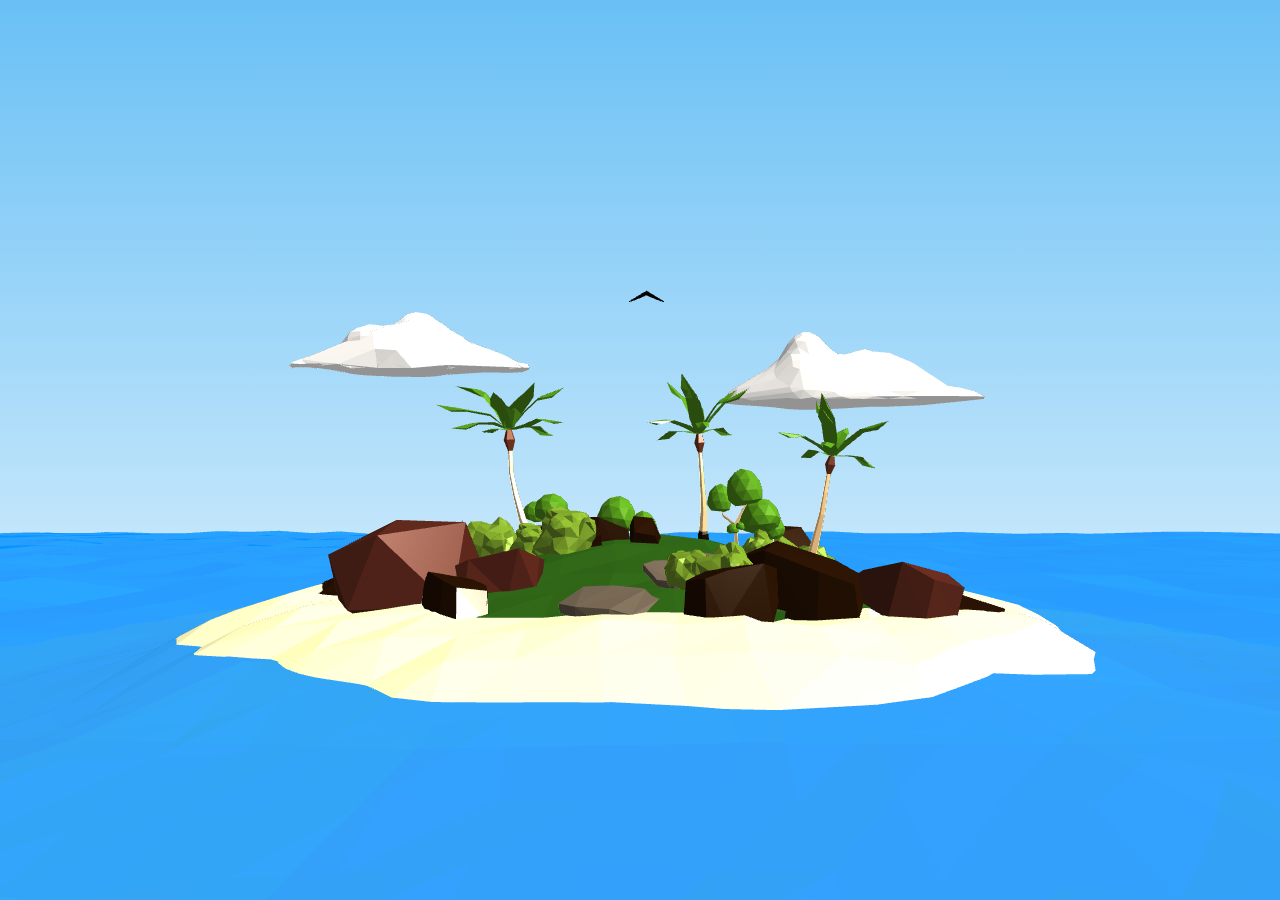
==== beach.html @ bdab704a "Refactor animation of camera; added beach scene" ====
<!DOCTYPE html>
<html lang="en">
<head>
	<meta charset="UTF-8">
	<style type="text/css">
	body {
		margin: 0;
		padding: 0;
	}
	#world {
		position: absolute;
		width: 100%;
		height: 100%;
		overflow: hidden;
		background: linear-gradient(#69C0F5, #fff);
	}
	#hideAll {
		font-family: 'Roboto Mono', monospace, serif;
		display: flex;
		color: white;
		font-size: 36px;
		justify-content: center;
		align-items: center;
		position: fixed;
		left: 0px; 
		right: 0px; 
		top: 0px; 
		bottom: 0px; 
		background-color: #333;
		background-image: url('Assets/background.jpg');
		z-index: 99; /* Higher than anything else in the document */
	}
	</style>
</head>
<body>
	<div style="display: none" id="hideAll"><p>Loading Assets...</p></div>
	<div id="world"></div>
</body>
<script type="text/javascript">
   document.getElementById("hideAll").style.display = "flex";
</script>
<script type="text/javascript" src="js/three.min.js"></script>
<script type="text/javascript" src="js/OrbitControls.js"></script> 
<script type="text/javascript" src="js/beach.js"></script>
<script type="text/javascript">
window.onload = function() { 
  document.getElementById("hideAll").style.display = "none"; }
</script>
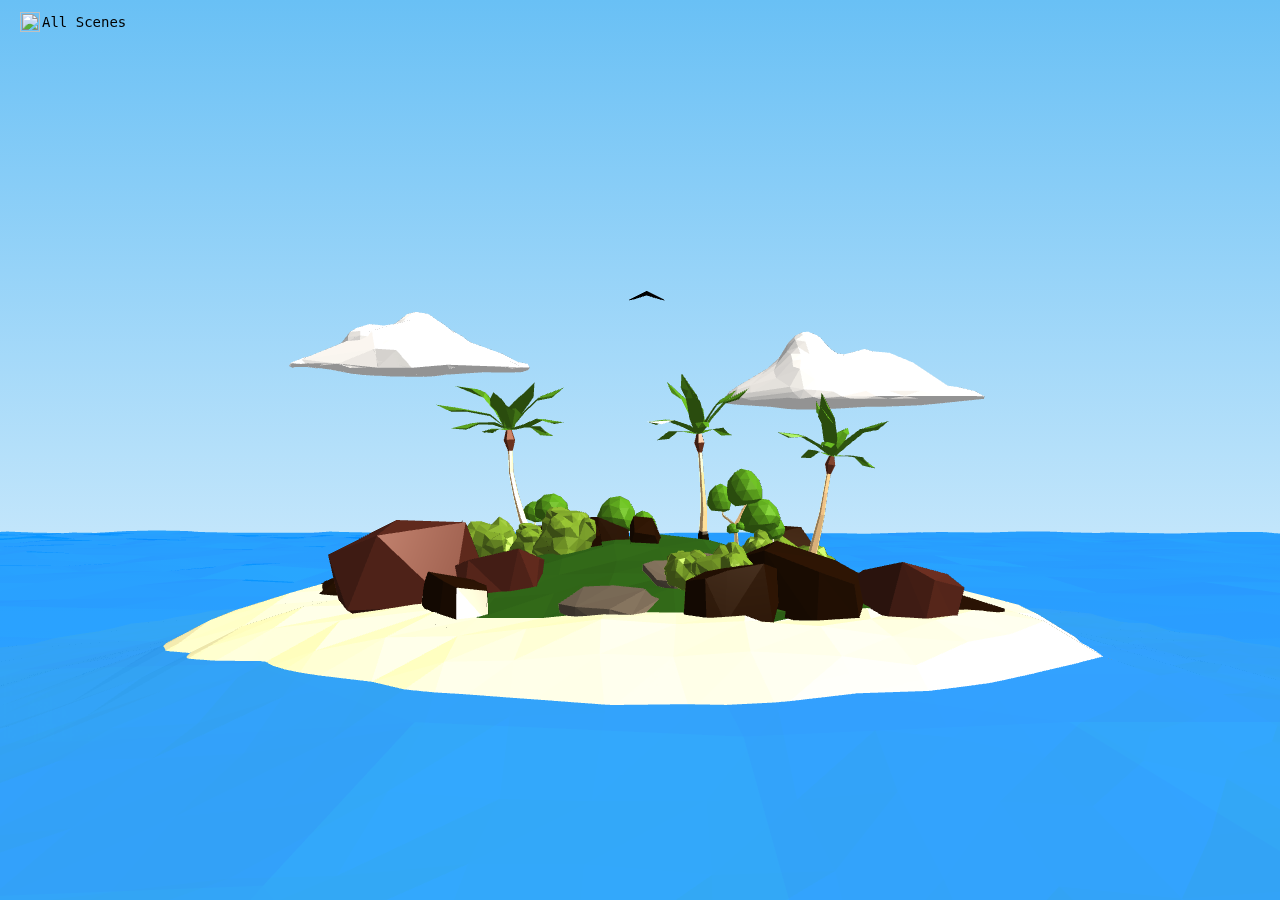
==== commit f4d438e3: "added goback button" ====
--- a/beach.html
+++ b/beach.html
@@ -31,8 +31,13 @@
 		z-index: 99; /* Higher than anything else in the document */
 	}
 	</style>
+	<link rel="stylesheet" href="main.css">
 </head>
 <body>
+	<a class='backbtn' href="index.html">
+		<img src="Assets/backbtn.svg"></img>
+		<span>All Scenes</span>
+	</a>
 	<div style="display: none" id="hideAll"><p>Loading Assets...</p></div>
 	<div id="world"></div>
 </body>
@@ -43,6 +48,6 @@
 <script type="text/javascript" src="js/OrbitControls.js"></script> 
 <script type="text/javascript" src="js/beach.js"></script>
 <script type="text/javascript">
-window.onload = function() { 
-  document.getElementById("hideAll").style.display = "none"; }
+	window.onload = function() { 
+	document.getElementById("hideAll").style.display = "none"; }
 </script>--- a/main.css
+++ b/main.css
@@ -0,0 +1,27 @@
+body {
+	color: #ffffff;
+	margin: 0px;
+	overflow: hidden;
+	font-family: Monospace;
+}
+.backbtn {
+	position: fixed;
+	left: 20px;
+	top:12px;
+	z-index: 10;
+	font-size:14px;
+	/*background-color: #333; /* Green */
+	/*padding: 5px 10px;*/
+	display: flex;
+	flex-direction: row;
+	align-items: center;
+    border: none;
+    color: black;    
+    text-decoration: none;
+}
+
+.backbtn img{
+	width: 20px;
+	height: 20px;
+	margin-right: 2px;
+}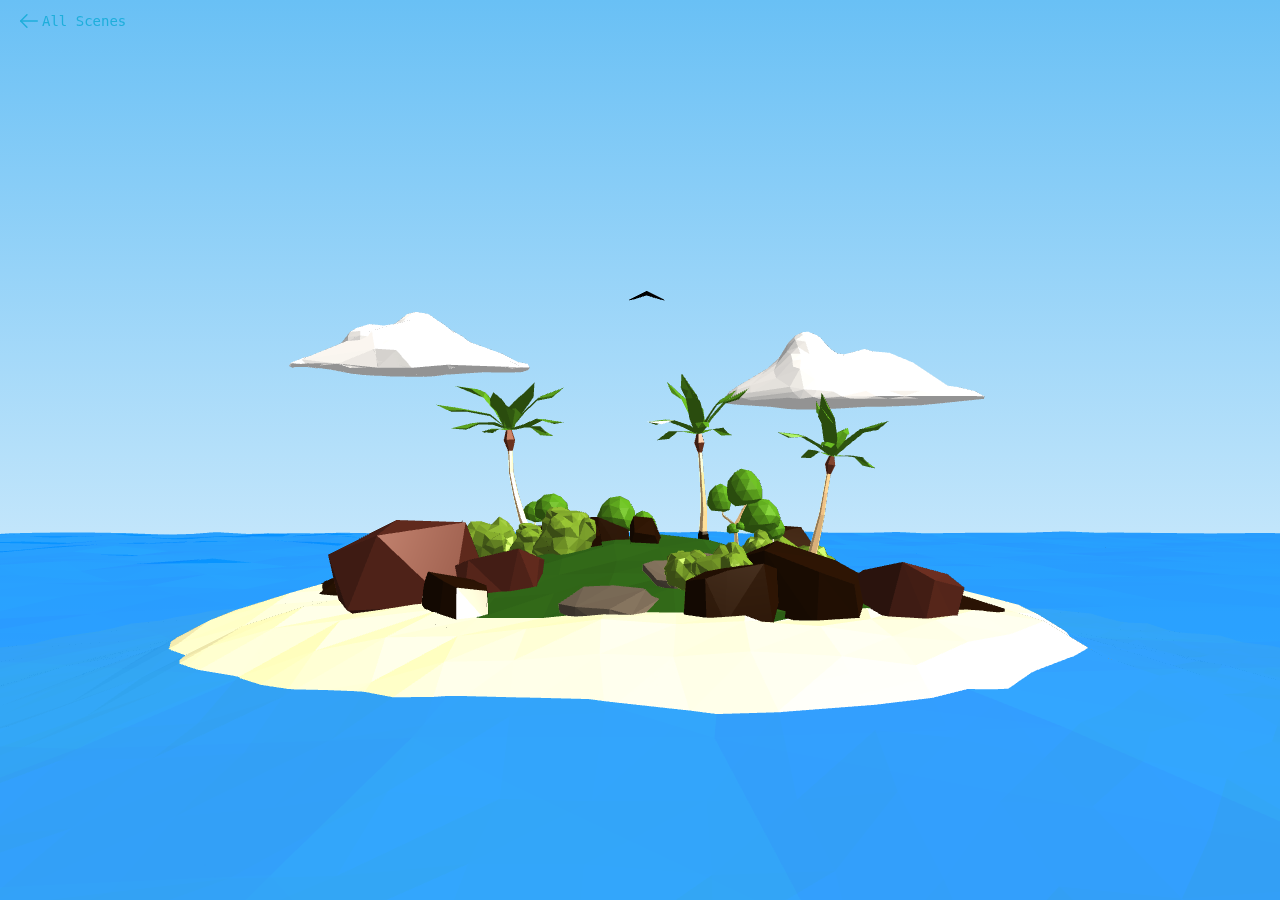
==== commit 2808bac3: "added Analytics tracking code" ====
--- a/beach.html
+++ b/beach.html
@@ -1,6 +1,15 @@
 <!DOCTYPE html>
 <html lang="en">
 <head>
+	<!-- Global site tag (gtag.js) - Google Analytics -->
+    <script async src="https://www.googletagmanager.com/gtag/js?id=UA-113456826-1"></script>
+    <script>
+      window.dataLayer = window.dataLayer || [];
+      function gtag(){dataLayer.push(arguments);}
+      gtag('js', new Date());
+
+      gtag('config', 'UA-113456826-1');
+    </script>
 	<meta charset="UTF-8">
 	<style type="text/css">
 	body {
--- a/main.css
+++ b/main.css
@@ -10,18 +10,18 @@
 	top:12px;
 	z-index: 10;
 	font-size:14px;
-	/*background-color: #333; /* Green */
-	/*padding: 5px 10px;*/
 	display: flex;
 	flex-direction: row;
 	align-items: center;
-    border: none;
-    color: black;    
+    border: none;  
+    color: #1EAEDB; 
     text-decoration: none;
 }
-
+.backbtn span{
+    color: #1EAEDB; 
+}
 .backbtn img{
-	width: 20px;
-	height: 20px;
-	margin-right: 2px;
+	width: 18px;
+	height: 18px;
+	margin-right: 4px;
 }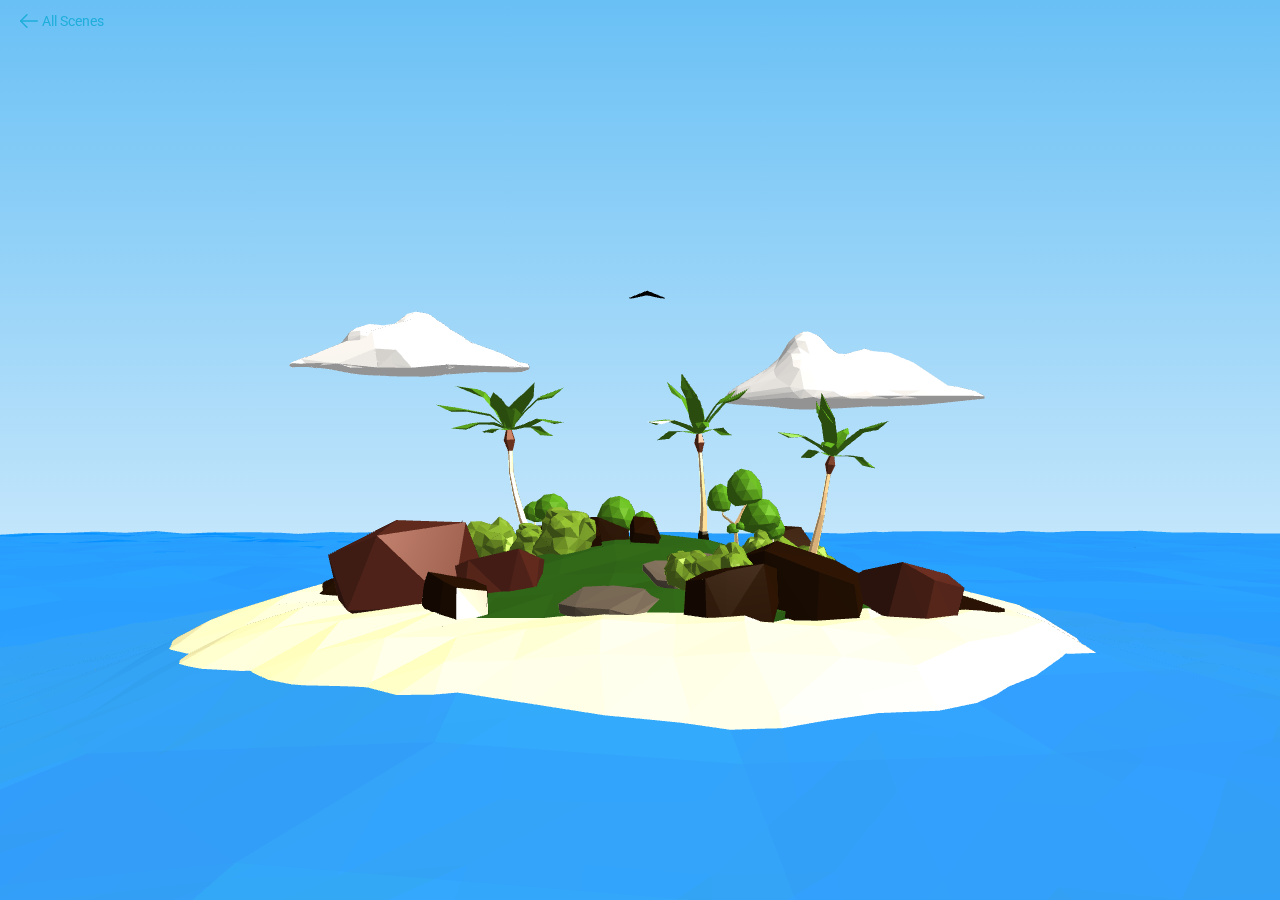
==== commit 4c1cf40c: "added loading page" ====
--- a/beach.html
+++ b/beach.html
@@ -23,22 +23,6 @@
 		overflow: hidden;
 		background: linear-gradient(#69C0F5, #fff);
 	}
-	#hideAll {
-		font-family: 'Roboto Mono', monospace, serif;
-		display: flex;
-		color: white;
-		font-size: 36px;
-		justify-content: center;
-		align-items: center;
-		position: fixed;
-		left: 0px; 
-		right: 0px; 
-		top: 0px; 
-		bottom: 0px; 
-		background-color: #333;
-		background-image: url('Assets/background.jpg');
-		z-index: 99; /* Higher than anything else in the document */
-	}
 	</style>
 	<link rel="stylesheet" href="main.css">
 </head>
--- a/main.css
+++ b/main.css
@@ -1,8 +1,12 @@
+@import url('https://fonts.googleapis.com/css?family=Roboto');
+
 body {
 	color: #ffffff;
 	margin: 0px;
 	overflow: hidden;
 	font-family: Monospace;
+	background-color: #101429;
+	font-family: 'Roboto', monospace, serif;
 }
 .backbtn {
 	position: fixed;
@@ -24,4 +28,18 @@
 	width: 18px;
 	height: 18px;
 	margin-right: 4px;
+}
+#hideAll {
+	display: flex;
+	color: white;
+	font-size: 36px;
+	justify-content: center;
+	align-items: center;
+	position: fixed;
+	left: 0px; 
+	right: 0px; 
+	top: 0px; 
+	bottom: 0px; 
+	background-color: #101429;
+	z-index: 99; /* Higher than anything else in the document */
 }